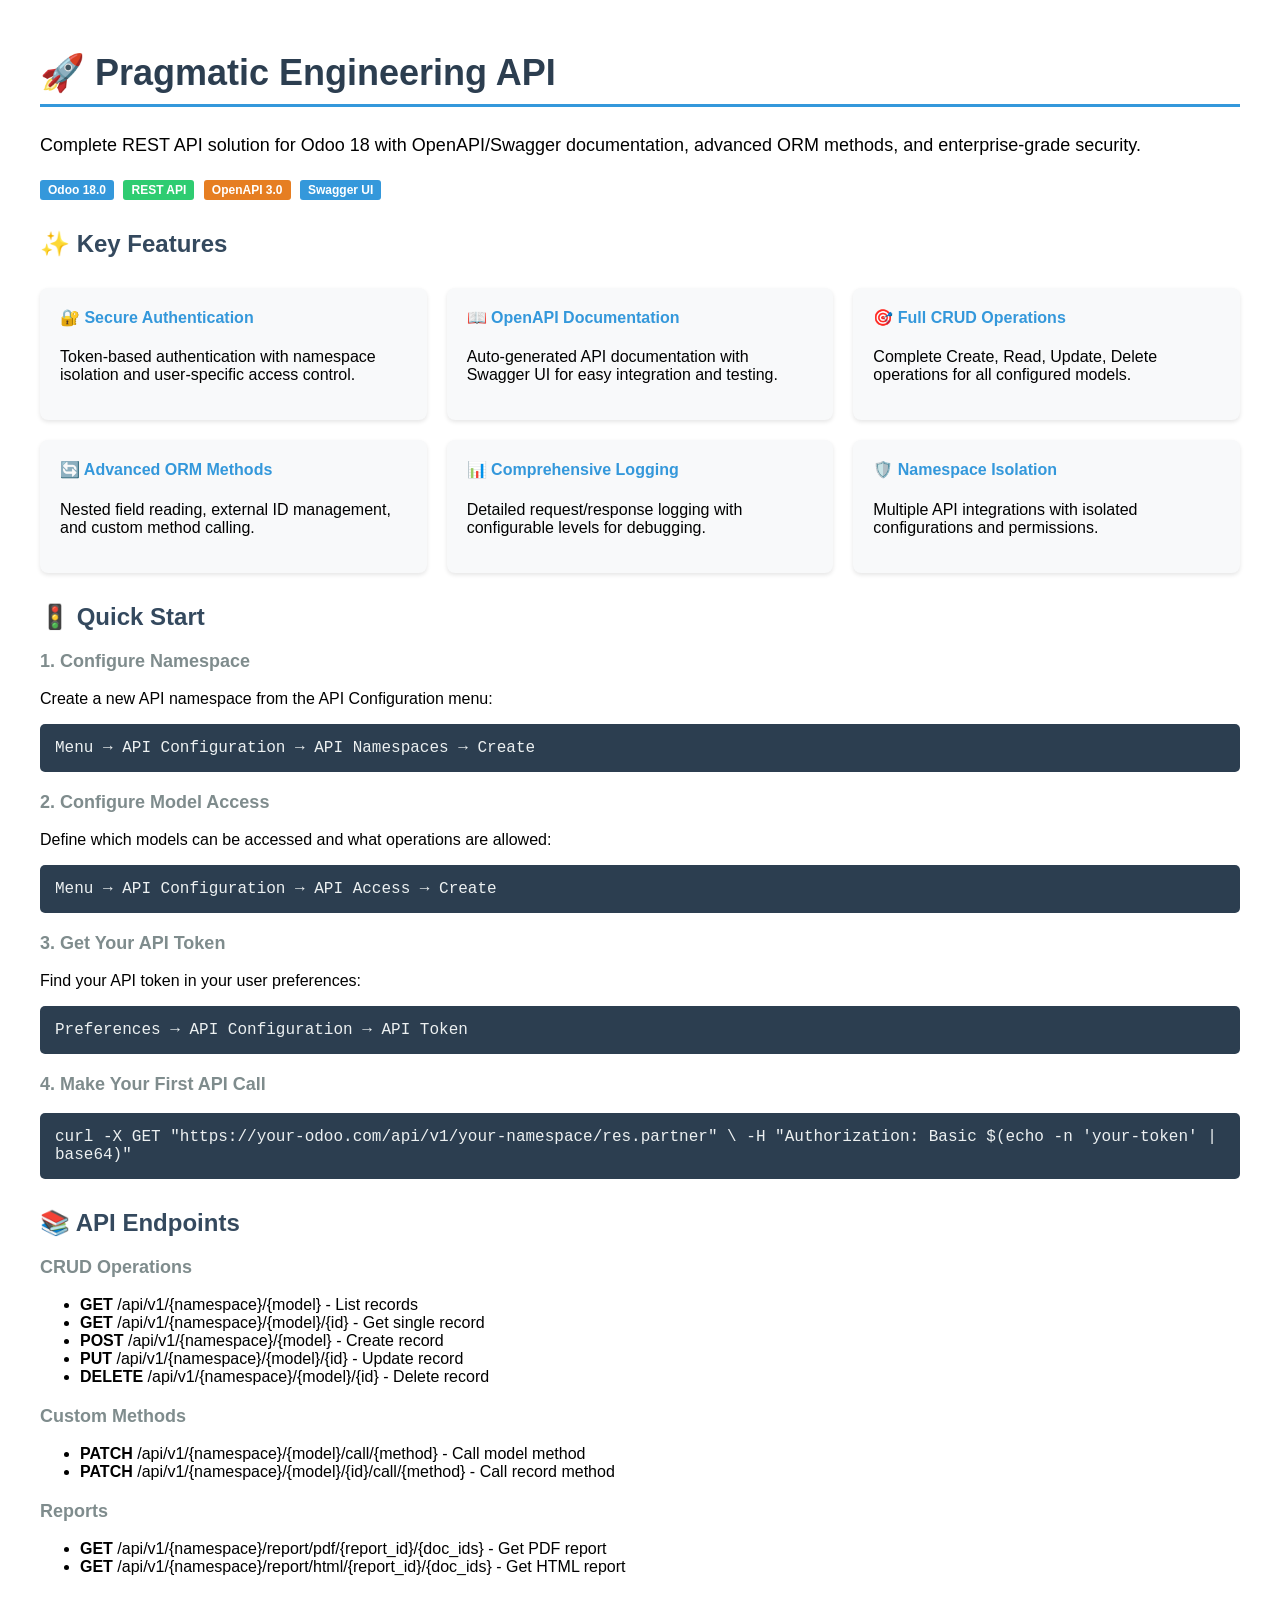
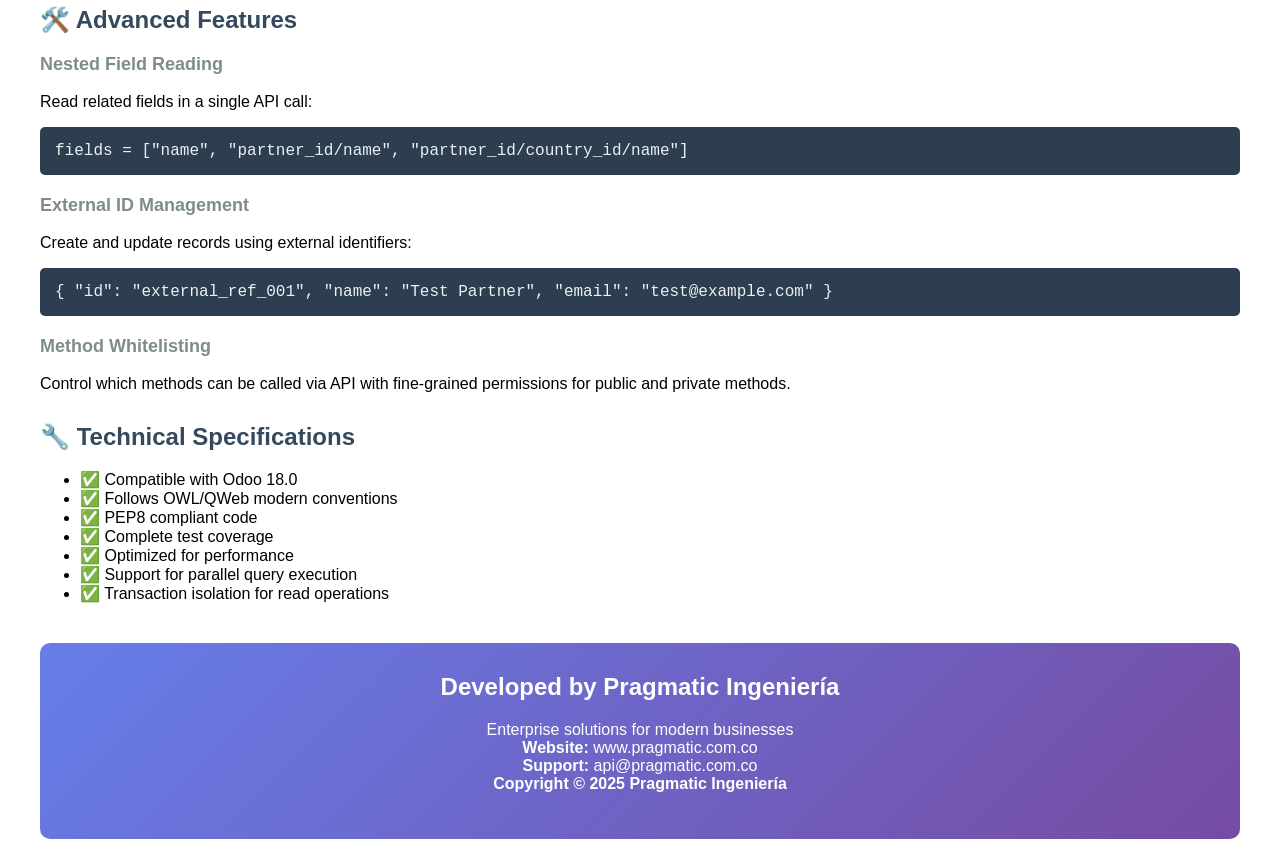
==== static/description/index.html @ 7b0f59e0 "first commit" ====
<!DOCTYPE html>
<html>
<head>
    <meta charset="UTF-8">
    <style>
        .container {
            max-width: 1200px;
            margin: 0 auto;
            padding: 20px;
            font-family: 'Segoe UI', Tahoma, Geneva, Verdana, sans-serif;
        }
        h1 {
            color: #2c3e50;
            border-bottom: 3px solid #3498db;
            padding-bottom: 10px;
            font-size: 36px;
        }
        h2 {
            color: #34495e;
            margin-top: 30px;
            font-size: 24px;
        }
        h3 {
            color: #7f8c8d;
            margin-top: 20px;
            font-size: 18px;
        }
        .features {
            display: grid;
            grid-template-columns: repeat(auto-fit, minmax(300px, 1fr));
            gap: 20px;
            margin-top: 30px;
        }
        .feature-card {
            background: #f8f9fa;
            padding: 20px;
            border-radius: 8px;
            box-shadow: 0 2px 4px rgba(0,0,0,0.1);
        }
        .feature-card h4 {
            color: #3498db;
            margin-top: 0;
        }
        .code-block {
            background: #2c3e50;
            color: #ecf0f1;
            padding: 15px;
            border-radius: 5px;
            overflow-x: auto;
            font-family: 'Courier New', monospace;
            margin: 10px 0;
        }
        .badge {
            display: inline-block;
            padding: 3px 8px;
            border-radius: 3px;
            font-size: 12px;
            font-weight: bold;
            margin-right: 5px;
        }
        .badge-blue {
            background: #3498db;
            color: white;
        }
        .badge-green {
            background: #2ecc71;
            color: white;
        }
        .badge-orange {
            background: #e67e22;
            color: white;
        }
        .author-info {
            background: linear-gradient(135deg, #667eea 0%, #764ba2 100%);
            color: white;
            padding: 30px;
            border-radius: 10px;
            margin-top: 40px;
            text-align: center;
        }
    </style>
</head>
<body>
    <div class="container">
        <h1>🚀 Pragmatic Engineering API</h1>
        <p style="font-size: 18px; line-height: 1.6;">
            Complete REST API solution for Odoo 18 with OpenAPI/Swagger documentation, 
            advanced ORM methods, and enterprise-grade security.
        </p>

        <div style="margin: 20px 0;">
            <span class="badge badge-blue">Odoo 18.0</span>
            <span class="badge badge-green">REST API</span>
            <span class="badge badge-orange">OpenAPI 3.0</span>
            <span class="badge badge-blue">Swagger UI</span>
        </div>

        <h2>✨ Key Features</h2>
        <div class="features">
            <div class="feature-card">
                <h4>🔐 Secure Authentication</h4>
                <p>Token-based authentication with namespace isolation and user-specific access control.</p>
            </div>
            <div class="feature-card">
                <h4>📖 OpenAPI Documentation</h4>
                <p>Auto-generated API documentation with Swagger UI for easy integration and testing.</p>
            </div>
            <div class="feature-card">
                <h4>🎯 Full CRUD Operations</h4>
                <p>Complete Create, Read, Update, Delete operations for all configured models.</p>
            </div>
            <div class="feature-card">
                <h4>🔄 Advanced ORM Methods</h4>
                <p>Nested field reading, external ID management, and custom method calling.</p>
            </div>
            <div class="feature-card">
                <h4>📊 Comprehensive Logging</h4>
                <p>Detailed request/response logging with configurable levels for debugging.</p>
            </div>
            <div class="feature-card">
                <h4>🛡️ Namespace Isolation</h4>
                <p>Multiple API integrations with isolated configurations and permissions.</p>
            </div>
        </div>

        <h2>🚦 Quick Start</h2>
        <h3>1. Configure Namespace</h3>
        <p>Create a new API namespace from the API Configuration menu:</p>
        <div class="code-block">
Menu → API Configuration → API Namespaces → Create
</div>

        <h3>2. Configure Model Access</h3>
        <p>Define which models can be accessed and what operations are allowed:</p>
        <div class="code-block">
Menu → API Configuration → API Access → Create
</div>

        <h3>3. Get Your API Token</h3>
        <p>Find your API token in your user preferences:</p>
        <div class="code-block">
Preferences → API Configuration → API Token
</div>

        <h3>4. Make Your First API Call</h3>
        <div class="code-block">
curl -X GET "https://your-odoo.com/api/v1/your-namespace/res.partner" \
     -H "Authorization: Basic $(echo -n 'your-token' | base64)"
</div>

        <h2>📚 API Endpoints</h2>
        <h3>CRUD Operations</h3>
        <ul>
            <li><strong>GET</strong> /api/v1/{namespace}/{model} - List records</li>
            <li><strong>GET</strong> /api/v1/{namespace}/{model}/{id} - Get single record</li>
            <li><strong>POST</strong> /api/v1/{namespace}/{model} - Create record</li>
            <li><strong>PUT</strong> /api/v1/{namespace}/{model}/{id} - Update record</li>
            <li><strong>DELETE</strong> /api/v1/{namespace}/{model}/{id} - Delete record</li>
        </ul>

        <h3>Custom Methods</h3>
        <ul>
            <li><strong>PATCH</strong> /api/v1/{namespace}/{model}/call/{method} - Call model method</li>
            <li><strong>PATCH</strong> /api/v1/{namespace}/{model}/{id}/call/{method} - Call record method</li>
        </ul>

        <h3>Reports</h3>
        <ul>
            <li><strong>GET</strong> /api/v1/{namespace}/report/pdf/{report_id}/{doc_ids} - Get PDF report</li>
            <li><strong>GET</strong> /api/v1/{namespace}/report/html/{report_id}/{doc_ids} - Get HTML report</li>
        </ul>

        <h2>🛠️ Advanced Features</h2>
        <h3>Nested Field Reading</h3>
        <p>Read related fields in a single API call:</p>
        <div class="code-block">
fields = ["name", "partner_id/name", "partner_id/country_id/name"]
</div>

        <h3>External ID Management</h3>
        <p>Create and update records using external identifiers:</p>
        <div class="code-block">
{
    "id": "external_ref_001",
    "name": "Test Partner",
    "email": "test@example.com"
}
</div>

        <h3>Method Whitelisting</h3>
        <p>Control which methods can be called via API with fine-grained permissions for public and private methods.</p>

        <h2>🔧 Technical Specifications</h2>
        <ul>
            <li>✅ Compatible with Odoo 18.0</li>
            <li>✅ Follows OWL/QWeb modern conventions</li>
            <li>✅ PEP8 compliant code</li>
            <li>✅ Complete test coverage</li>
            <li>✅ Optimized for performance</li>
            <li>✅ Support for parallel query execution</li>
            <li>✅ Transaction isolation for read operations</li>
        </ul>

        <div class="author-info">
            <h2 style="color: white; margin-top: 0;">Developed by Pragmatic Ingeniería</h2>
            <p style="font-size: 16px;">
                Enterprise solutions for modern businesses<br>
                <strong>Website:</strong> www.pragmatic.com.co<br>
                <strong>Support:</strong> api@pragmatic.com.co<br>
                <strong>Copyright © 2025 Pragmatic Ingeniería</strong>
            </p>
        </div>
    </div>
</body>
</html>
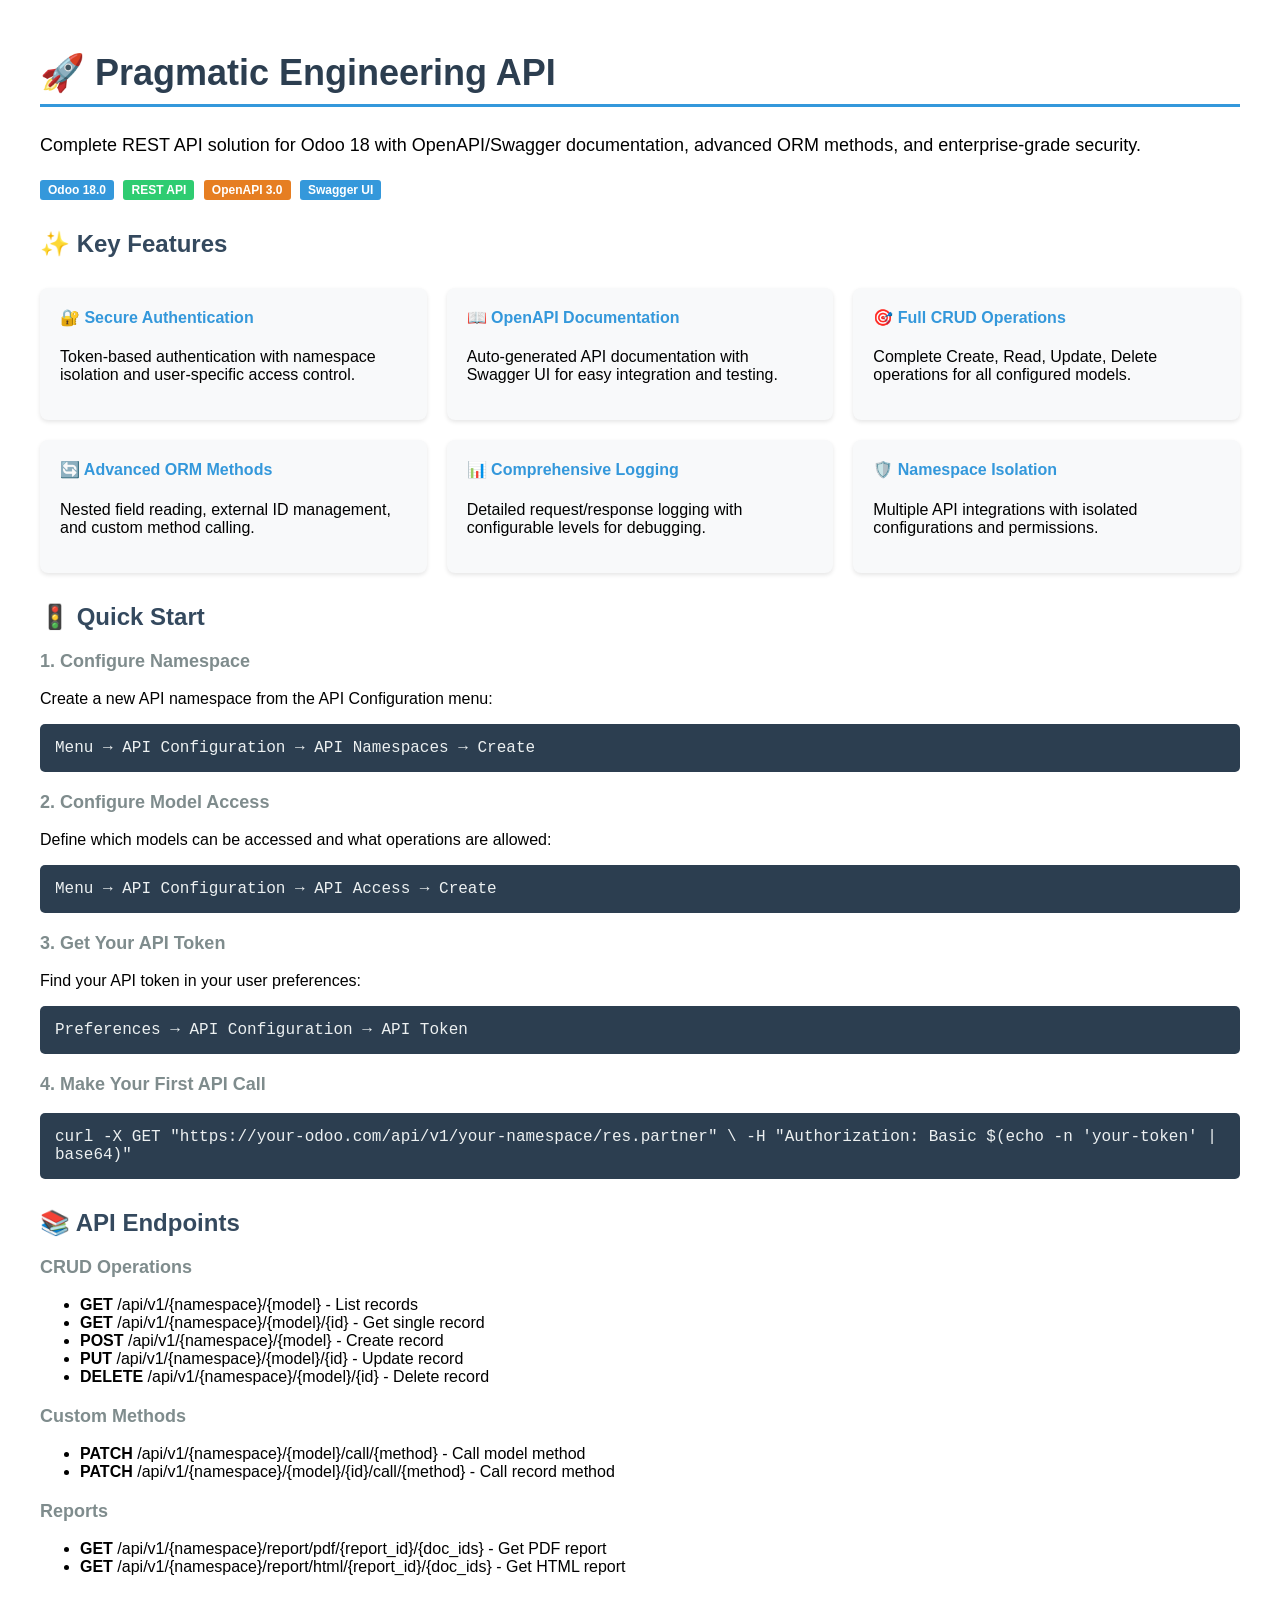
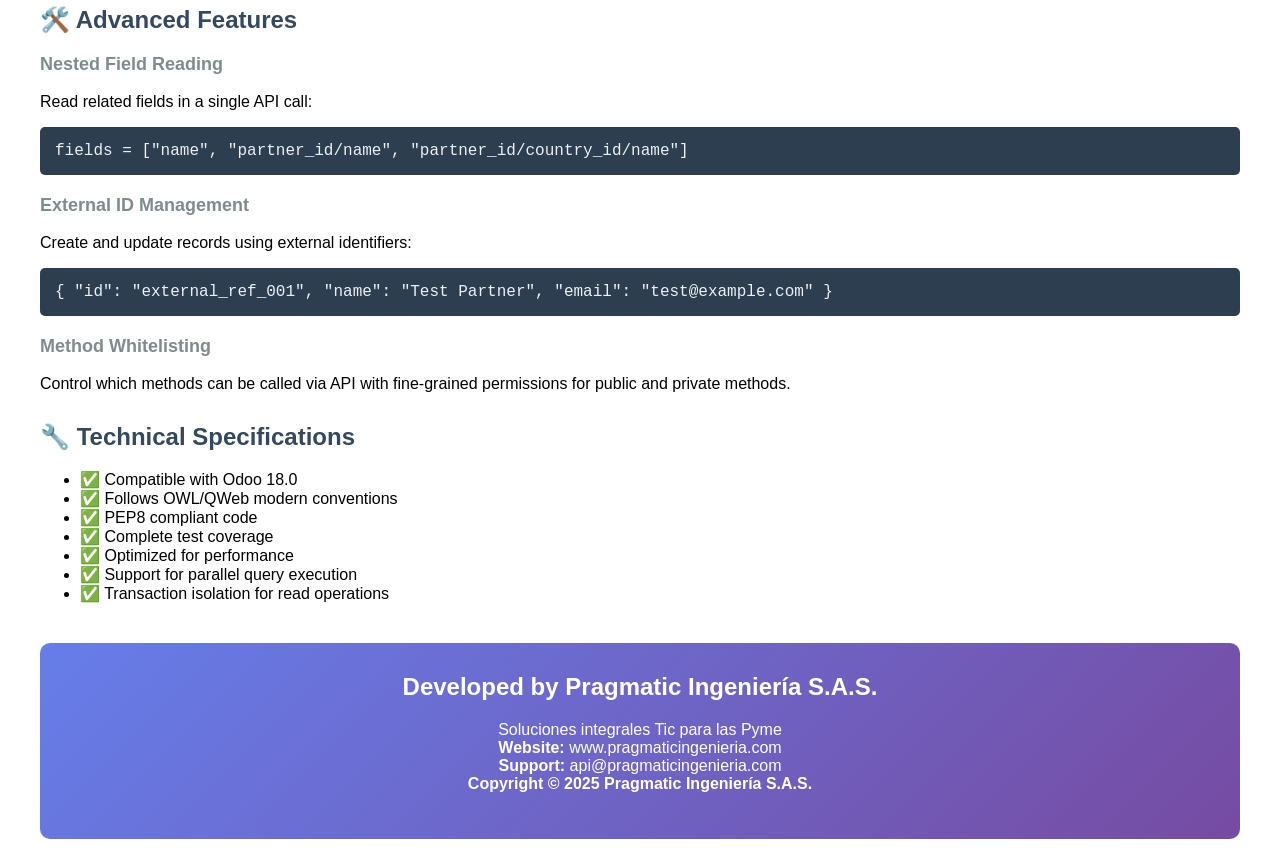
==== commit 26d46a8f: "adjust license and translate" ====
--- a/static/description/index.html
+++ b/static/description/index.html
@@ -202,12 +202,12 @@
         </ul>
 
         <div class="author-info">
-            <h2 style="color: white; margin-top: 0;">Developed by Pragmatic Ingeniería</h2>
+            <h2 style="color: white; margin-top: 0;">Developed by Pragmatic Ingeniería S.A.S.</h2>
             <p style="font-size: 16px;">
-                Enterprise solutions for modern businesses<br>
-                <strong>Website:</strong> www.pragmatic.com.co<br>
-                <strong>Support:</strong> api@pragmatic.com.co<br>
-                <strong>Copyright © 2025 Pragmatic Ingeniería</strong>
+                Soluciones integrales Tic para las Pyme<br>
+                <strong>Website:</strong> www.pragmaticingenieria.com<br>
+                <strong>Support:</strong> api@pragmaticingenieria.com<br>
+                <strong>Copyright © 2025 Pragmatic Ingeniería S.A.S.</strong>
             </p>
         </div>
     </div>
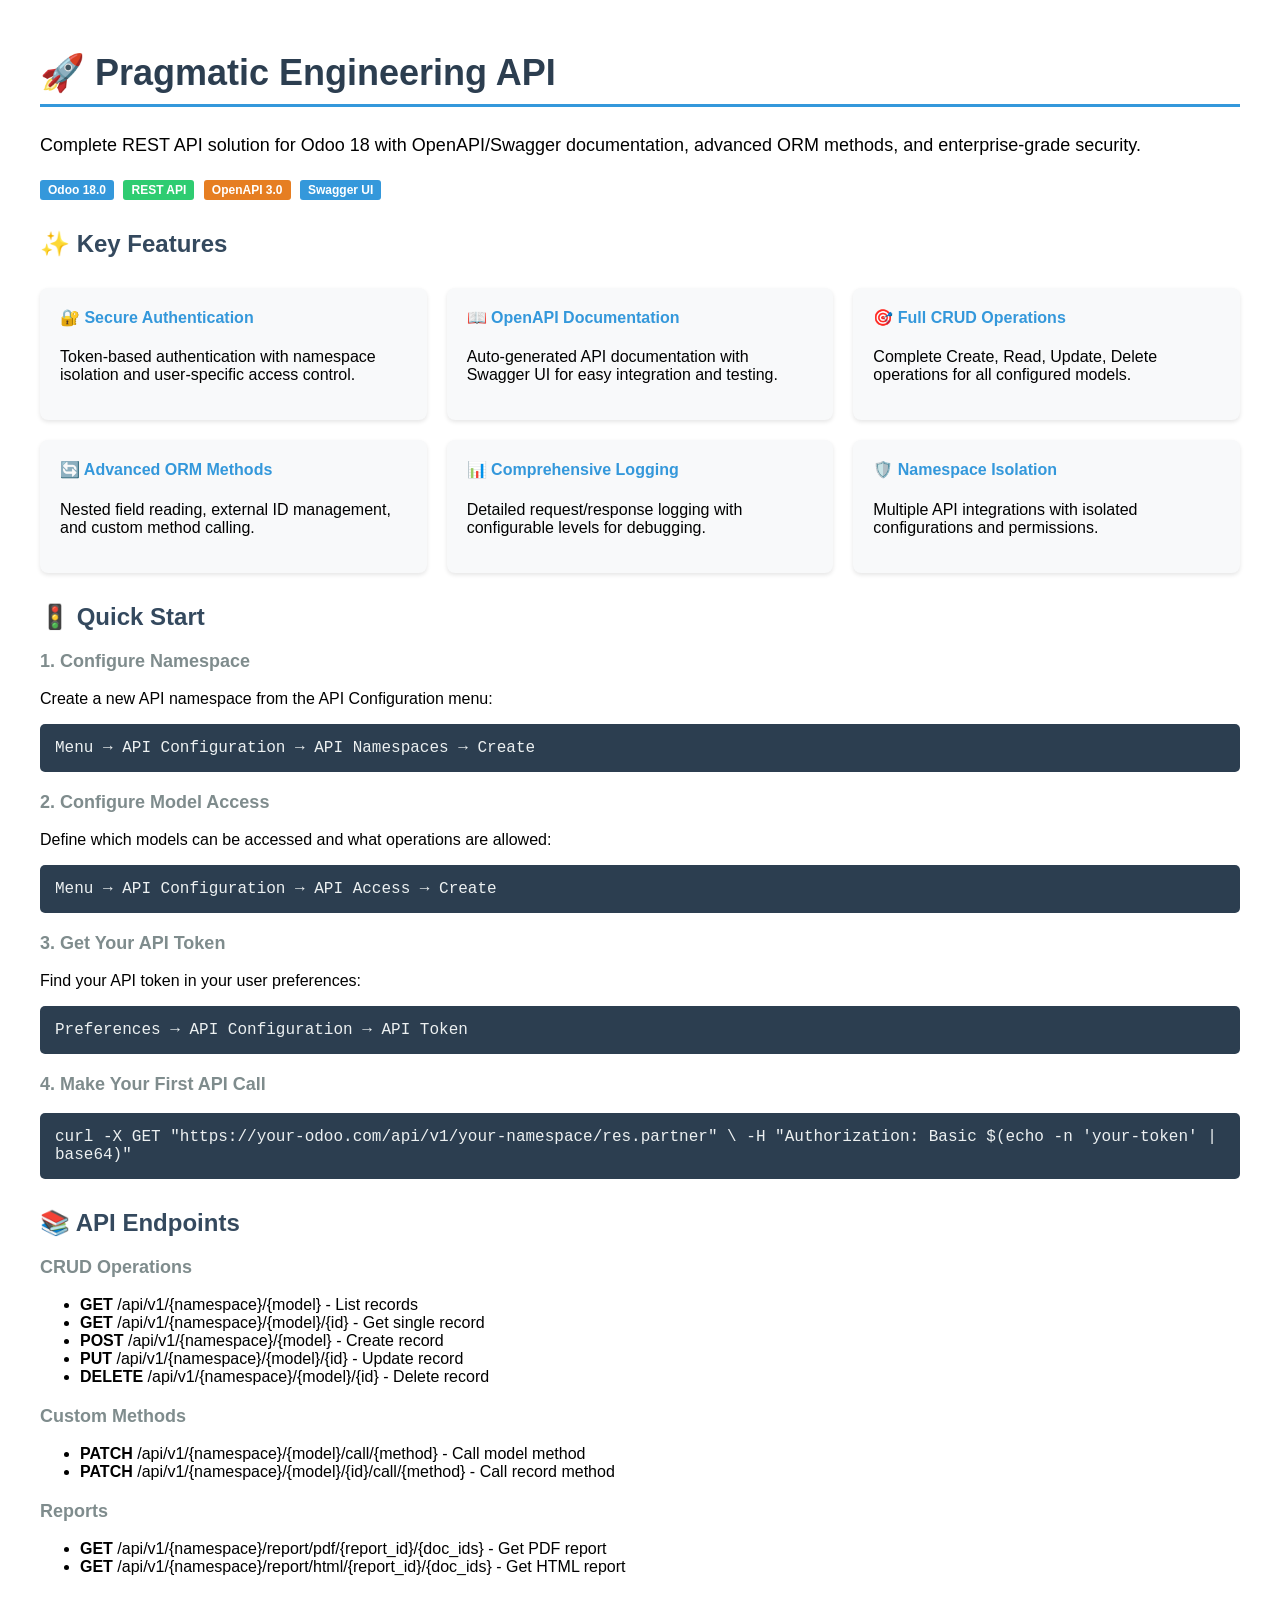
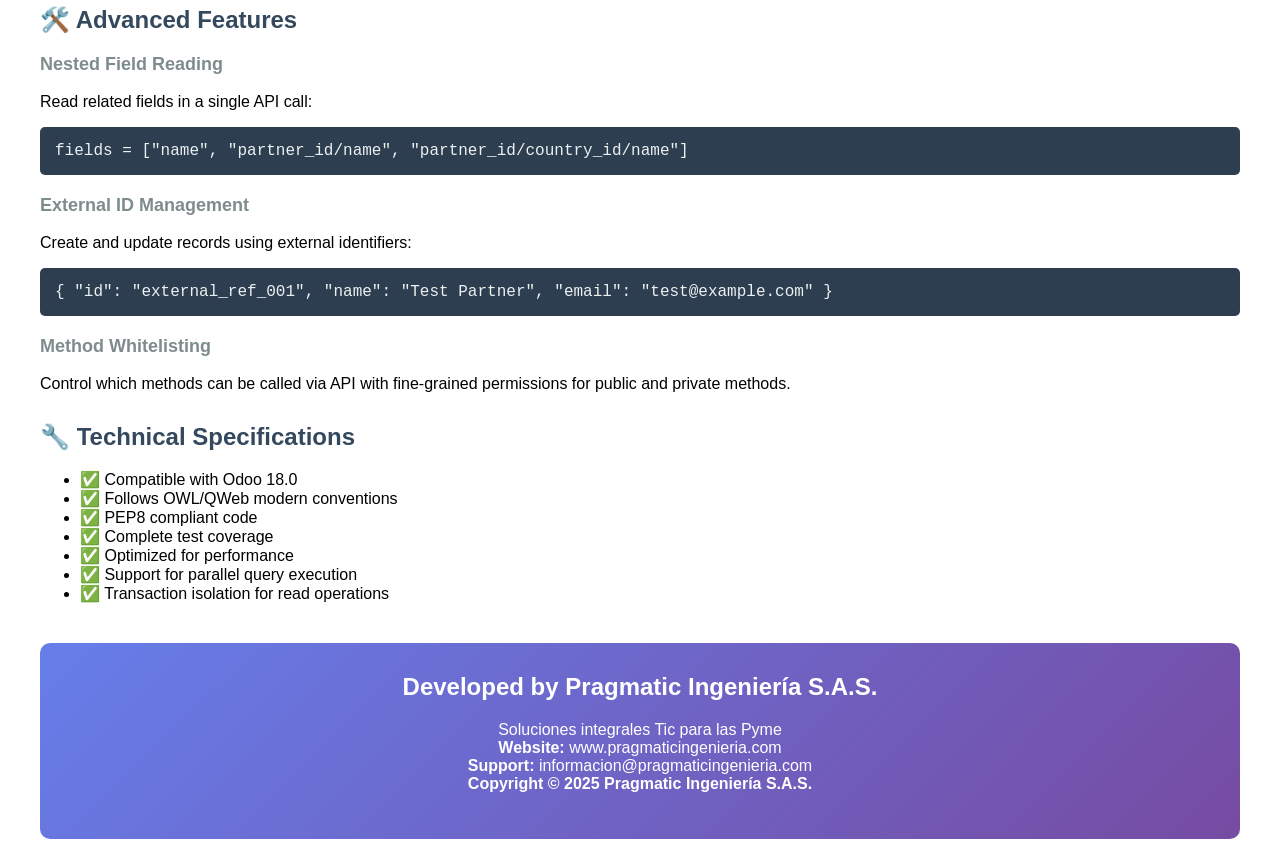
==== commit a3d05e0c: "index email" ====
--- a/static/description/index.html
+++ b/static/description/index.html
@@ -206,7 +206,7 @@
             <p style="font-size: 16px;">
                 Soluciones integrales Tic para las Pyme<br>
                 <strong>Website:</strong> www.pragmaticingenieria.com<br>
-                <strong>Support:</strong> api@pragmaticingenieria.com<br>
+                <strong>Support:</strong> informacion@pragmaticingenieria.com<br>
                 <strong>Copyright © 2025 Pragmatic Ingeniería S.A.S.</strong>
             </p>
         </div>
